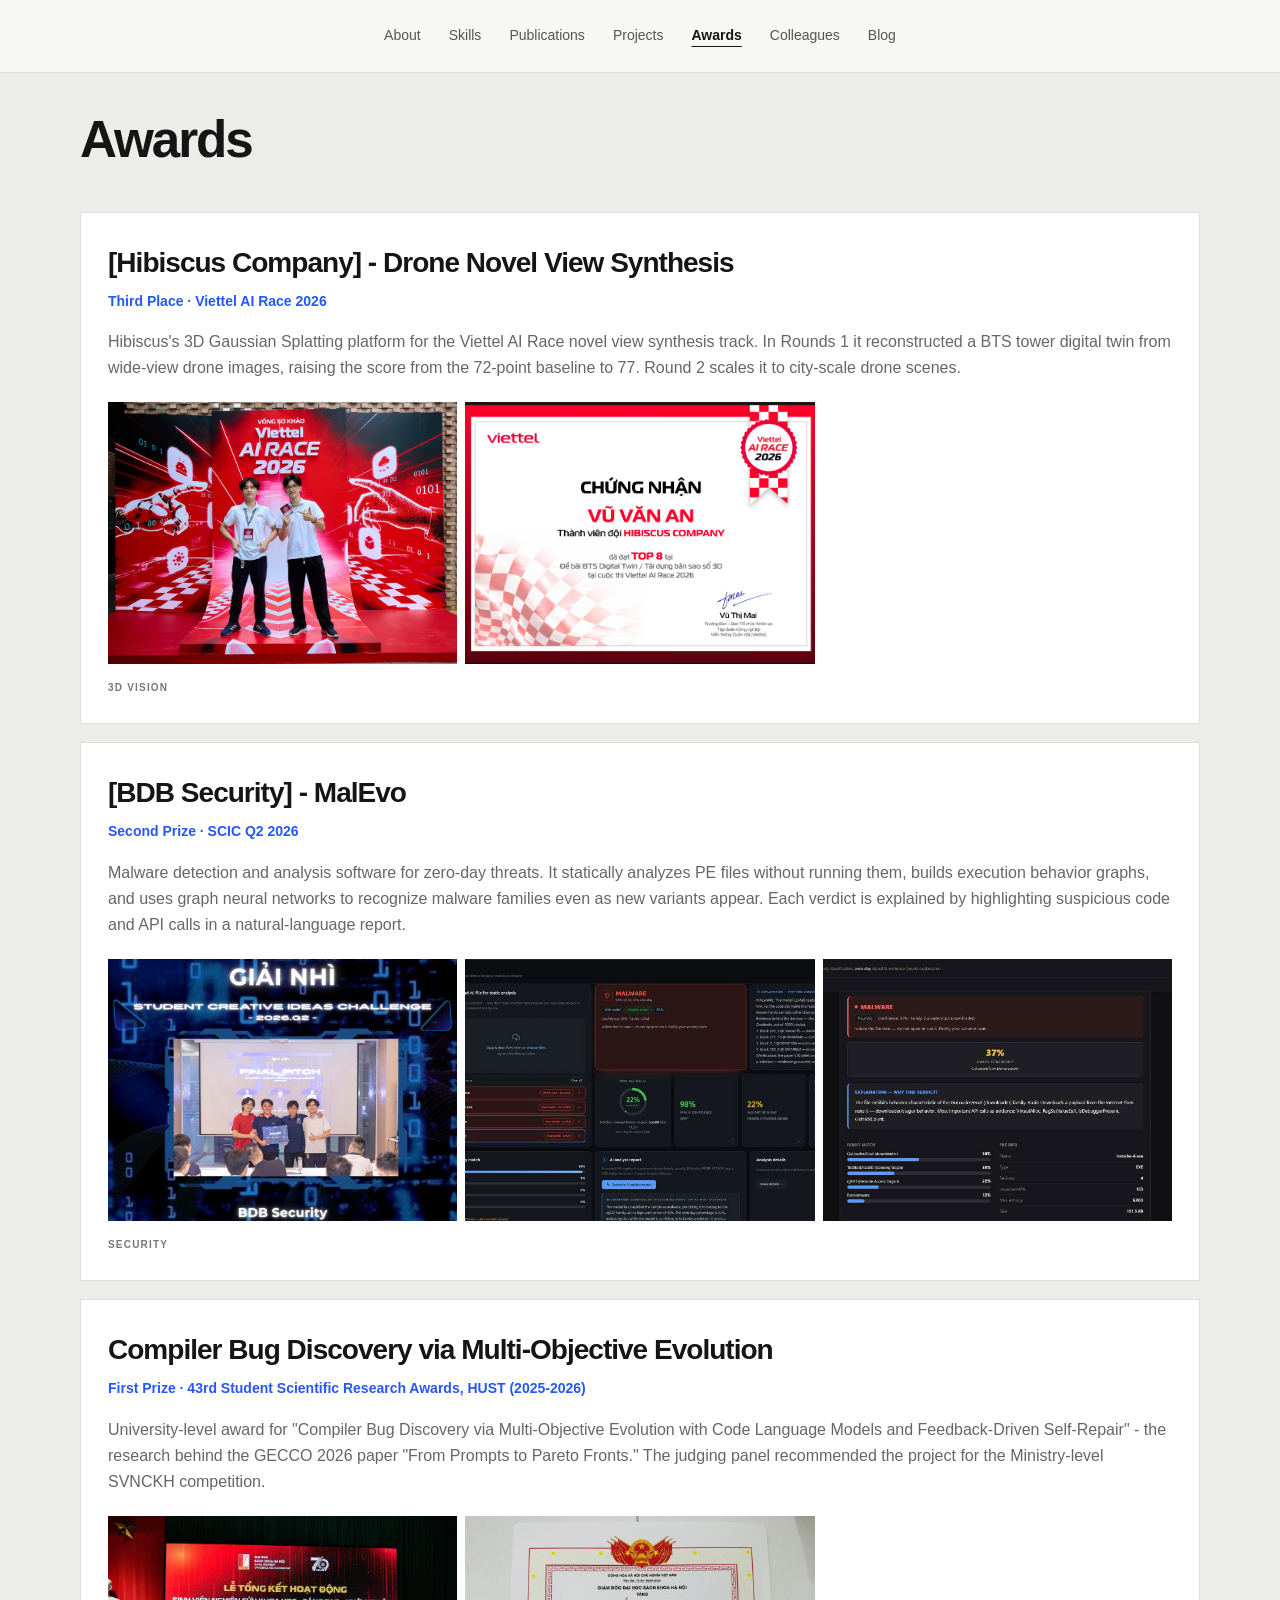
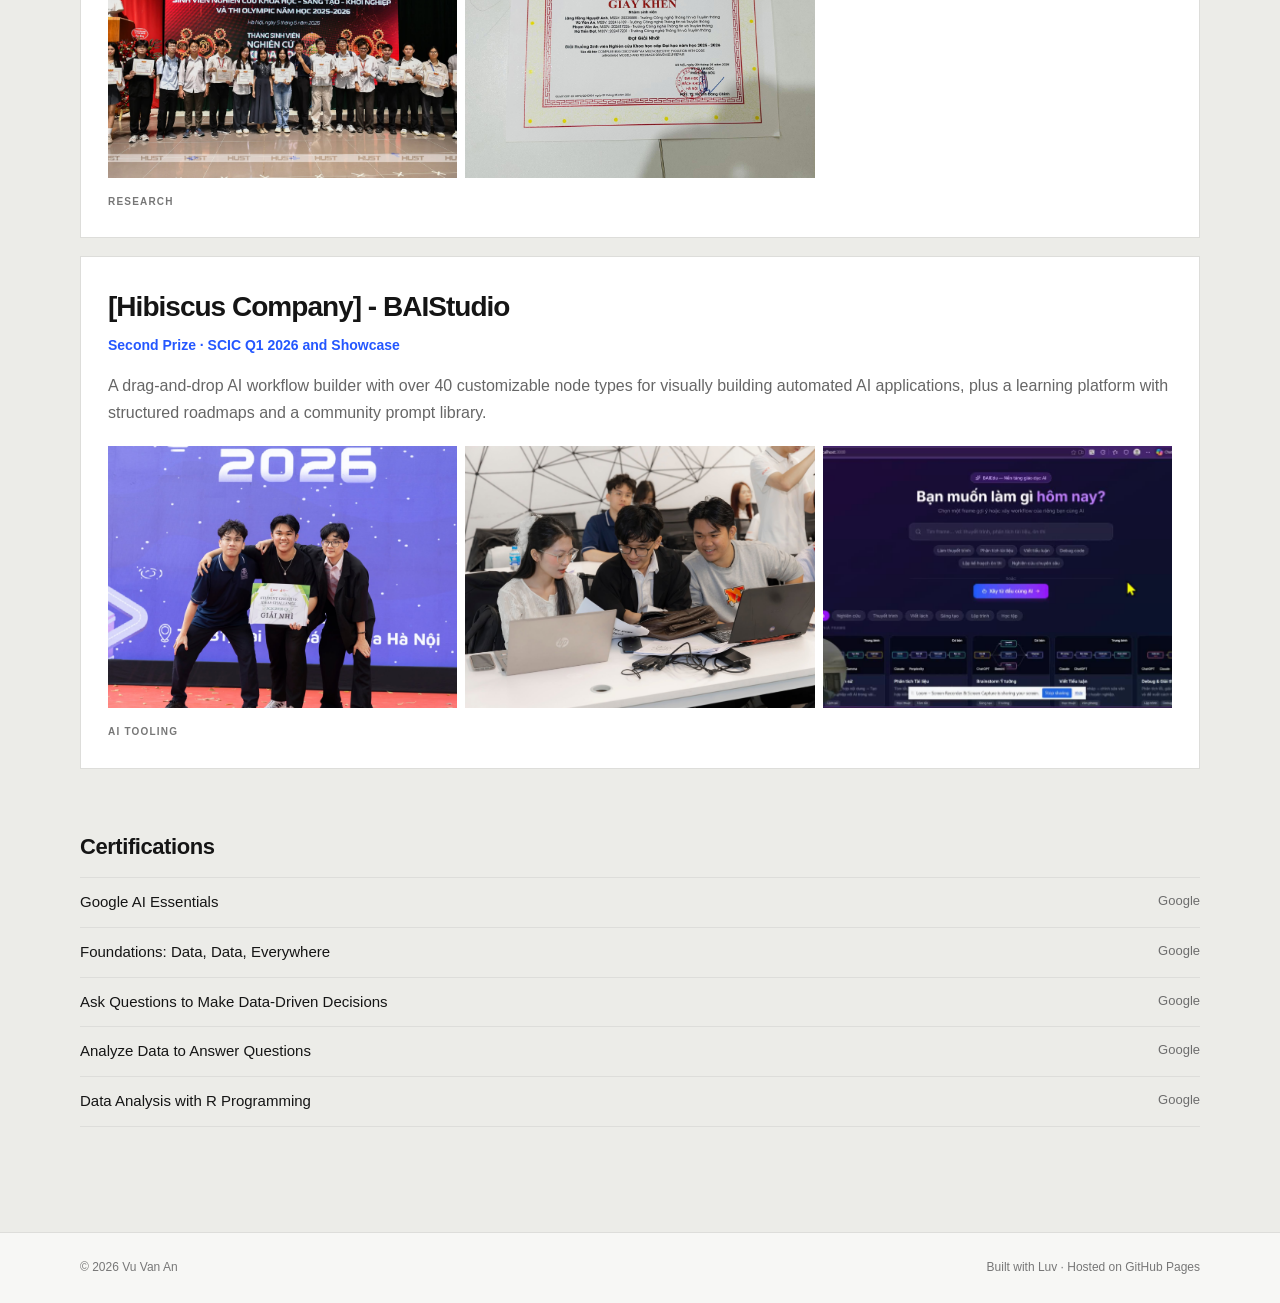
==== awards.html @ c6143191 "feat: initial commit academic portfolio" ====
<!DOCTYPE html>
<html lang="en">
<head>
  <meta charset="UTF-8">
  <meta name="viewport" content="width=device-width, initial-scale=1.0">
  <meta name="description" content="Awards and competition results of Vu Van An.">
  <meta name="author" content="Vu Van An">
  <title>Awards - Vu Van An</title>
  <link rel="icon" href="navicon.png">
  <link rel="stylesheet" href="style.css">
  <script src="script.js" defer></script>
</head>
<body>
  <header class="site-header">
    <div class="container nav-wrap">
      <button class="nav-toggle" aria-label="Toggle navigation" aria-expanded="false" aria-controls="nav">☰</button>
      <nav class="nav" id="nav">
        <a href="index.html">About</a>
        <a href="skills.html">Skills</a>
        <a href="publications.html">Publications</a>
        <a href="projects.html">Projects</a>
        <a href="awards.html" aria-current="page">Awards</a>
        <a href="colleagues.html">Colleagues</a>
        <a href="blog.html">Blog</a>
      </nav>
    </div>
  </header>

  <main>
    <section class="alt-section" id="awards">
      <div class="container">
        <div class="section-heading">
          <h2>Awards</h2>
        </div>
        <div class="project-grid">
          <article class="project-card award-card">
            <div>
              <h3>[Hibiscus Company] - Drone Novel View Synthesis</h3>
              <p class="award">Third Place · Viettel AI Race 2026</p>
              <p>
                Hibiscus's 3D Gaussian Splatting platform for the Viettel AI Race
                novel view synthesis track. In Rounds 1 it reconstructed a BTS tower
                digital twin from wide-view drone images, raising the score from the
                72-point baseline to 77. Round 2 scales it to city-scale drone scenes.
              </p>
              <div class="award-gallery">
                <a href="assets/VAR/var-award.jpg" target="_blank" rel="noreferrer"><img src="assets/VAR/var-award.jpg" alt="Hibiscus Company team at the Viettel AI Race 2026 preliminary round" loading="lazy"></a>
                <a href="assets/VAR/cert.png" target="_blank" rel="noreferrer"><img src="assets/VAR/cert.png" alt="Third Place certificate from the Viettel AI Race 2026" loading="lazy"></a>
              </div>
              <p class="award-tag">3D VISION</p>
            </div>
          </article>
          <article class="project-card award-card">
            <div>
              <h3>[BDB Security] - MalEvo</h3>
              <p class="award">Second Prize · SCIC Q2 2026</p>
              <p>
                Malware detection and analysis software for zero-day threats. It
                statically analyzes PE files without running them, builds execution
                behavior graphs, and uses graph neural networks to recognize malware
                families even as new variants appear. Each verdict is explained by
                highlighting suspicious code and API calls in a natural-language report.
              </p>
              <div class="award-gallery">
                <a href="assets/MalEvo/763050922_2283160165846867_1742428368838067039_n.jpg" target="_blank" rel="noreferrer"><img src="assets/MalEvo/763050922_2283160165846867_1742428368838067039_n.jpg" alt="SCIC 2026 Q2 Second Place announcement for BDB Security" loading="lazy"></a>
                <a href="assets/MalEvo/762602543_1412405730940641_3702227602363634819_n.jpg" target="_blank" rel="noreferrer"><img src="assets/MalEvo/762602543_1412405730940641_3702227602363634819_n.jpg" alt="MalEvo dashboard showing a malware verdict, family match, and explanation" loading="lazy"></a>
                <a href="assets/MalEvo/763098585_4349172762063770_8529040585460592469_n.jpg" target="_blank" rel="noreferrer"><img src="assets/MalEvo/763098585_4349172762063770_8529040585460592469_n.jpg" alt="MalEvo file analysis view with family confidence and API-call evidence" loading="lazy"></a>
              </div>
              <p class="award-tag">SECURITY</p>
            </div>
          </article>
          <article class="project-card award-card">
            <div>
              <h3>Compiler Bug Discovery via Multi-Objective Evolution</h3>
              <p class="award">First Prize · 43rd Student Scientific Research Awards, HUST (2025-2026)</p>
              <p>
                University-level award for "Compiler Bug Discovery via Multi-Objective
                Evolution with Code Language Models and Feedback-Driven Self-Repair" -
                the research behind the GECCO 2026 paper "From Prompts to Pareto Fronts."
                The judging panel recommended the project for the Ministry-level SVNCKH
                competition.
              </p>
              <div class="award-gallery">
                <a href="assets/SVNCKH/716571022_1353360066917840_2851237770165479344_n.jpg" target="_blank" rel="noreferrer"><img src="assets/SVNCKH/716571022_1353360066917840_2851237770165479344_n.jpg" alt="Award ceremony for HUST's 2025-2026 Student Scientific Research, Innovation and Startup program" loading="lazy"></a>
                <a href="assets/SVNCKH/svnckh-certificate.jpg" target="_blank" rel="noreferrer"><img src="assets/SVNCKH/svnckh-certificate.jpg" alt="First Place certificate from the 43rd HUST Student Scientific Research Awards" loading="lazy"></a>
              </div>
              <p class="award-tag">RESEARCH</p>
            </div>
          </article>
          <article class="project-card award-card">
            <div>
              <h3>[Hibiscus Company] - BAIStudio</h3>
              <p class="award">Second Prize · SCIC Q1 2026 and Showcase</p>
              <p>
                A drag-and-drop AI workflow builder with over 40 customizable node
                types for visually building automated AI applications, plus a learning
                platform with structured roadmaps and a community prompt library.
              </p>
              <div class="award-gallery">
                <a href="assets/BaiStudio/658370476_919421867732420_9063744870353388504_n.jpg" target="_blank" rel="noreferrer"><img src="assets/BaiStudio/658370476_919421867732420_9063744870353388504_n.jpg" alt="Team holding the SCIC 2026 Q1 Second Place certificate" loading="lazy"></a>
                <a href="assets/BaiStudio/655761018_919422111065729_2312720826480741597_n.jpg" target="_blank" rel="noreferrer"><img src="assets/BaiStudio/655761018_919422111065729_2312720826480741597_n.jpg" alt="Team working on BAIStudio during SCIC 2026 Q1" loading="lazy"></a>
                <a href="assets/BaiStudio/Demo_BAIStu.png" target="_blank" rel="noreferrer"><img src="assets/BaiStudio/Demo_BAIStu.png" alt="BAIStudio demo showing a drag-and-drop AI workflow" loading="lazy"></a>
              </div>
              <p class="award-tag">AI TOOLING</p>
            </div>
          </article>
        </div>

        <div class="certs" id="certifications">
          <h3>Certifications</h3>
          <ul>
            <li>Google AI Essentials<span>Google</span></li>
            <li>Foundations: Data, Data, Everywhere<span>Google</span></li>
            <li>Ask Questions to Make Data-Driven Decisions<span>Google</span></li>
            <li>Analyze Data to Answer Questions<span>Google</span></li>
            <li>Data Analysis with R Programming<span>Google</span></li>
          </ul>
        </div>
      </div>
    </section>
  </main>

  <footer>
    <div class="container footer-wrap">
      <span>© 2026 Vu Van An</span>
      <span>Built with Luv · Hosted on GitHub Pages</span>
    </div>
  </footer>
</body>
</html>
---- style.css ----
:root {
  --bg: #f7f7f5;
  --surface: #ffffff;
  --text: #151515;
  --muted: #6d6d6d;
  --line: #ddddda;
  --dark: #111111;
  --dark-muted: #a8a8a8;
  --accent: #2457ff;
  --max: 1120px;
}

* { box-sizing: border-box; }

html { scroll-behavior: smooth; }

body {
  margin: 0;
  background: var(--bg);
  color: var(--text);
  font-family: Inter, ui-sans-serif, -apple-system, BlinkMacSystemFont, "Segoe UI", sans-serif;
  line-height: 1.65;
  min-height: 100vh;
  display: flex;
  flex-direction: column;
}

main { flex: 1; }

a { color: inherit; }

p { max-width: 100%; }

.container {
  width: min(var(--max), calc(100% - 48px));
  margin: 0 auto;
}

.site-header {
  position: sticky;
  top: 0;
  z-index: 20;
  background: rgba(247,247,245,.94);
  backdrop-filter: blur(12px);
  border-bottom: 1px solid var(--line);
}

.nav-wrap {
  min-height: 72px;
  display: flex;
  align-items: center;
  justify-content: center;
}

.nav {
  display: flex;
  gap: 28px;
}

.nav a {
  color: #555;
  text-decoration: none;
  font-size: 14px;
  text-underline-offset: 6px;
  text-decoration-thickness: 2px;
}

.nav a:hover { color: var(--text); }

.nav a[aria-current="page"] {
  color: var(--text);
  font-weight: 700;
  text-decoration: underline;
}

.socials a:hover, .text-link:hover { color: var(--accent); }

.nav-toggle {
  display: none;
  border: 0;
  background: transparent;
  font-size: 22px;
}

.hero { padding: 40px 0 70px; }

#experience, #publications, #projects, #awards, #blog, #post {
  padding-top: 40px;
}

.hero-grid {
  display: grid;
  grid-template-columns: 280px 1fr;
  gap: 60px;
  align-items: start;
}

.intro { text-align: left; }

.intro h1 {
  font-size: 26px;
  line-height: 1.2;
  letter-spacing: -.02em;
  margin: 0 0 6px;
}

.intro .role, .intro .muted { margin: 2px 0; font-size: 14px; }

.intro .socials {
  margin-top: 14px;
  padding-top: 12px;
  border-top: 1px solid var(--line);
}
.intro .socials a { font-size: 12.5px; }

.intro .bio { margin-top: 16px; }
.intro .bio p {
  font-size: 14px;
  line-height: 1.5;
  margin: 0;
}
.intro .bio p + p { margin-top: 10px; }

.section-label {
  font-size: 12px;
  font-weight: 800;
  letter-spacing: .16em;
  color: var(--accent);
  margin: 0 0 22px;
}

.socials, .paper-links {
  display: flex;
  flex-wrap: wrap;
  gap: 12px;
  align-items: center;
}

.button {
  display: inline-block;
  padding: 12px 18px;
  border: 1px solid var(--text);
  text-decoration: none;
  font-size: 14px;
  font-weight: 700;
  transition: .2s ease;
}

.button.primary { background: var(--text); color: white; }
.button.secondary { background: transparent; }
.button:hover { transform: translateY(-2px); }

.socials a {
  font-size: 13px;
  color: #666;
  text-decoration: none;
  font-weight: 600;
}

.avatar {
  display: block;
  width: 100%;
  aspect-ratio: 4 / 5;
  object-fit: cover;
  object-position: center 30%;
  background: #e9e9e5;
  border: 1px solid var(--line);
}

.muted { color: var(--muted); font-size: 14px; }

.text-link {
  color: var(--accent);
  text-decoration: none;
  font-weight: 700;
  font-size: 14px;
}

section { padding: 105px 0; }

.section-grid {
  display: grid;
  gap: 36px;
}

.section-grid h2, .section-heading h2 {
  font-size: clamp(34px, 4vw, 52px);
  line-height: 1.05;
  letter-spacing: -.04em;
  margin: 0;
}

.prose {
  font-size: 18px;
  color: #555;
}

.dark-section {
  background: var(--dark);
  color: white;
}

.dark-section .section-label { color: #8fa7ff; }

.section-heading {
  display: flex;
  align-items: end;
  justify-content: space-between;
  gap: 30px;
  margin-bottom: 45px;
}

.section-heading > p { color: var(--dark-muted); }

.research-grid {
  display: grid;
  gap: 1px;
  background: #333;
}

.research-card {
  padding: 34px;
  background: var(--dark);
  border: 1px solid #292929;
}

.research-card h3 {
  font-size: 27px;
  margin: 0 0 13px;
  letter-spacing: -.025em;
}

.research-card p { color: #aaa; }

.tags { display: flex; gap: 8px; margin-top: 24px; flex-wrap: wrap; }
.tags span {
  border: 1px solid var(--line);
  background: var(--surface);
  color: #666;
  padding: 4px 8px;
  font-size: 11px;
}
.dark-section .tags span { border-color: #444; background: transparent; color: #aaa; }
.paper .tags { margin-top: 14px; }

.paper {
  display: grid;
  grid-template-columns: 90px 1fr;
  gap: 30px;
  padding: 34px 0;
  border-top: 1px solid var(--line);
}

.paper h3 {
  max-width: 820px;
  font-size: 23px;
  line-height: 1.3;
  margin: 0 0 9px;
}

.paper-year { font-weight: 800; color: var(--accent); }
.authors, .venue { margin: 5px 0; color: #666; }
.venue { font-size: 14px; }

.paper-links { margin-top: 18px; }
.paper-links a {
  font-size: 12px;
  font-weight: 800;
  border-bottom: 1px solid currentColor;
  text-decoration: none;
}

.post-link { color: inherit; text-decoration: none; }
.post-link:hover { color: var(--accent); }

.gallery-grid {
  display: grid;
  grid-template-columns: repeat(2, 1fr);
  gap: 12px;
}
.gallery-item {
  display: block;
  border: 1px solid var(--line);
}
.gallery-item img {
  display: block;
  width: 100%;
  aspect-ratio: 4 / 3;
  object-fit: cover;
  background: #e9e9e5;
  transition: opacity .2s ease;
}
.gallery-item:hover img { opacity: .85; }

body.lightbox-open { overflow: hidden; }

.lightbox-overlay {
  position: fixed;
  inset: 0;
  z-index: 1000;
  display: flex;
  align-items: center;
  justify-content: center;
  padding: 40px;
  background: rgba(0, 0, 0, .88);
  cursor: zoom-out;
}
.lightbox-overlay[hidden] { display: none; }

.lightbox-overlay img {
  display: block;
  max-width: 100%;
  max-height: 100%;
  width: auto;
  height: auto;
  object-fit: contain;
  cursor: default;
  box-shadow: 0 30px 80px rgba(0, 0, 0, .5);
}

.lightbox-close {
  position: absolute;
  top: 20px;
  right: 24px;
  width: 40px;
  height: 40px;
  border: 1px solid rgba(255, 255, 255, .4);
  background: transparent;
  color: white;
  font-size: 24px;
  line-height: 1;
  cursor: pointer;
  transition: .2s ease;
}
.lightbox-close:hover { background: white; color: black; border-color: white; }

.post-body { max-width: 700px; }
.post-body .back-link { display: inline-block; margin-bottom: 30px; }
.post-body h2 {
  font-size: clamp(30px, 4vw, 42px);
  line-height: 1.05;
  letter-spacing: -.04em;
  margin: 8px 0 30px;
}

.alt-section { background: #ecece8; }

.award {
  color: var(--accent);
  font-size: 14px;
  font-weight: 700;
  margin: 8px 0;
}

.project-grid {
  display: grid;
  gap: 18px;
}

.project-card {
  padding: 27px;
  background: var(--surface);
  border: 1px solid var(--line);
  display: flex;
  flex-direction: column;
  /* height: fit-content; */
}

.project-card.award-card h3 { margin: 0 0 4px; }

.award-gallery {
  display: grid;
  grid-template-columns: repeat(3, 1fr);
  gap: 8px;
  margin-top: 20px;
}

.award-card .award-tag {
  margin: 16px 0 0;
  font-size: 10px;
  letter-spacing: .12em;
  font-weight: 800;
  color: #777;
}

.award-gallery img {
  display: block;
  width: 100%;
  aspect-ratio: 4 / 3;
  object-fit: cover;
  background: #e9e9e5;
  transition: opacity .2s ease;
}

.award-gallery a:hover img { opacity: .85; }

.certs { margin-top: 60px; }
.certs h3 { font-size: 22px; letter-spacing: -.02em; margin: 0 0 12px; }
.certs ul { list-style: none; margin: 0; padding: 0; border-top: 1px solid var(--line); }
.certs li {
  display: flex;
  justify-content: space-between;
  gap: 16px;
  padding: 12px 0;
  border-bottom: 1px solid var(--line);
  font-size: 15px;
}
.certs li span { color: var(--muted); font-size: 13px; white-space: nowrap; }

.intro-text { max-width: 640px; margin: -10px 0 0; }

.people-group { margin-top: 60px; }
.people-group:first-of-type { margin-top: 45px; }
.people-group h3 { font-size: 22px; letter-spacing: -.02em; margin: 0 0 4px; }
.people-group.certs h3 { margin-bottom: 12px; }
.group-note { color: var(--muted); font-size: 14px; margin: 0 0 20px; }

.hibiscus-grid {
  display: grid;
  grid-template-columns: 1fr 1fr;
  gap: 40px;
  align-items: start;
}

.people-photo img {
  display: block;
  width: 100%;
  aspect-ratio: 4 / 3;
  object-fit: cover;
  border: 1px solid var(--line);
  background: #e9e9e5;
}

.people-row {
  display: flex;
  flex-wrap: wrap;
  gap: 10px;
  list-style: none;
  margin: 0;
  padding: 0;
}

.hibiscus-names.certs { margin-top: 0; }

.person-chip {
  display: inline-flex;
  align-items: baseline;
  gap: 5px;
  padding: 8px 14px;
  border: 1px solid var(--line);
  background: var(--surface);
  color: inherit;
  text-decoration: none;
  font-size: 14px;
  font-weight: 600;
  transition: .2s ease;
}
.person-chip span { color: var(--muted); font-size: 12px; font-weight: 400; }
.person-chip:hover { border-color: var(--accent); color: var(--accent); }

.project-top {
  display: flex;
  justify-content: space-between;
  font-size: 10px;
  letter-spacing: .12em;
  font-weight: 800;
  color: #777;
}

.project-card h3 { font-size: 28px; margin: 36px 0 12px; letter-spacing: -.035em; }
.project-card p { color: #666; }
.project-card .award { color: var(--accent); margin-top: 0; }.project-card a {
  margin-top: auto;
  color: var(--accent);
  text-decoration: none;
  font-weight: 750;
  font-size: 14px;
}

.timeline { border-top: 1px solid var(--line); }
.timeline-item {
  display: grid;
  grid-template-columns: 100px 1fr;
  gap: 20px;
  padding: 22px 0;
  border-bottom: 1px solid var(--line);
}
.timeline-item time { font-weight: 800; color: var(--accent); }
.timeline-item p { margin: 0; color: #555; }

#news .timeline-item {
  grid-template-columns: 80px 1fr;
  gap: 16px;
  padding: 14px 0;
}
#news .timeline-item time { font-size: 13px; }
#news .timeline-item p { font-size: 14.5px; line-height: 1.55; }

.block + .block { margin-top: 90px; }

.entry { grid-template-columns: 150px 1fr; }
.entry h3 { margin: 0; font-size: 19px; letter-spacing: -.01em; }
.entry .org { color: var(--muted); font-size: 14px; margin: 2px 0 10px; }
.entry ul { margin: 0; padding-left: 18px; color: #555; }
.entry li + li { margin-top: 4px; }

.cv-section {
  display: flex;
  flex-direction: column;
  align-items: flex-start;
  gap: 20px;
}
.cv-section h2 { font-size: clamp(38px, 5vw, 62px); margin: 0 0 15px; letter-spacing: -.045em; }
.cv-section p { color: #aaa; }

.button.light { color: white; border-color: #666; white-space: nowrap; }
.button.light:hover { background: white; color: black; }

.button.outline { background: var(--dark); color: white; border-color: white; }
.button.outline:hover { background: white; color: var(--dark); }

.research-actions { margin-top: 45px; }

.inline-link {
  color: inherit;
  text-decoration: underline;
  text-decoration-color: var(--line);
  text-underline-offset: 3px;
}
.inline-link:hover { color: var(--accent); text-decoration-color: currentColor; }
.dark-section .inline-link, .contact .inline-link { text-decoration-color: #555; }

.contact { text-align: center; }
.contact h2 { font-size: clamp(48px, 7vw, 82px); letter-spacing: -.055em; margin: 0 0 12px; }
.contact > p:not(.section-label) { color: #666; }
.email {
  display: inline-block;
  margin: 20px 0 25px;
  font-size: clamp(22px, 4vw, 34px);
  font-weight: 750;
  text-decoration: none;
  border-bottom: 2px solid currentColor;
}
.socials.large { justify-content: center; gap: 25px; }

footer {
  border-top: 1px solid var(--line);
  padding: 25px 0;
  font-size: 12px;
  color: #777;
}
.footer-wrap { display: flex; justify-content: space-between; gap: 20px; }

@media (max-width: 800px) {
  .container { width: min(var(--max), calc(100% - 32px)); }
  .nav-wrap { justify-content: flex-end; }
  .nav-toggle { display: block; }
  .nav {
    display: none;
    position: absolute;
    top: 72px;
    left: 0;
    right: 0;
    padding: 12px 16px;
    background: var(--bg);
    border-bottom: 1px solid var(--line);
    flex-direction: column;
    gap: 0;
  }
  .nav a { padding: 10px 0; }
  .nav.open { display: flex; }
  .hero { padding: 40px 0 60px; }
  .hero-grid { grid-template-columns: 1fr; gap: 30px; }
  .avatar { max-width: 220px; }
  .paper { grid-template-columns: 1fr; gap: 8px; }
  .entry { grid-template-columns: 1fr; gap: 6px; }
  .hibiscus-grid { grid-template-columns: 1fr; gap: 20px; }
  .award-gallery { grid-template-columns: repeat(2, 1fr); }
  .footer-wrap { flex-direction: column; }
}

@media (prefers-reduced-motion: reduce) {
  html { scroll-behavior: auto; }
  * { transition: none !important; }
}
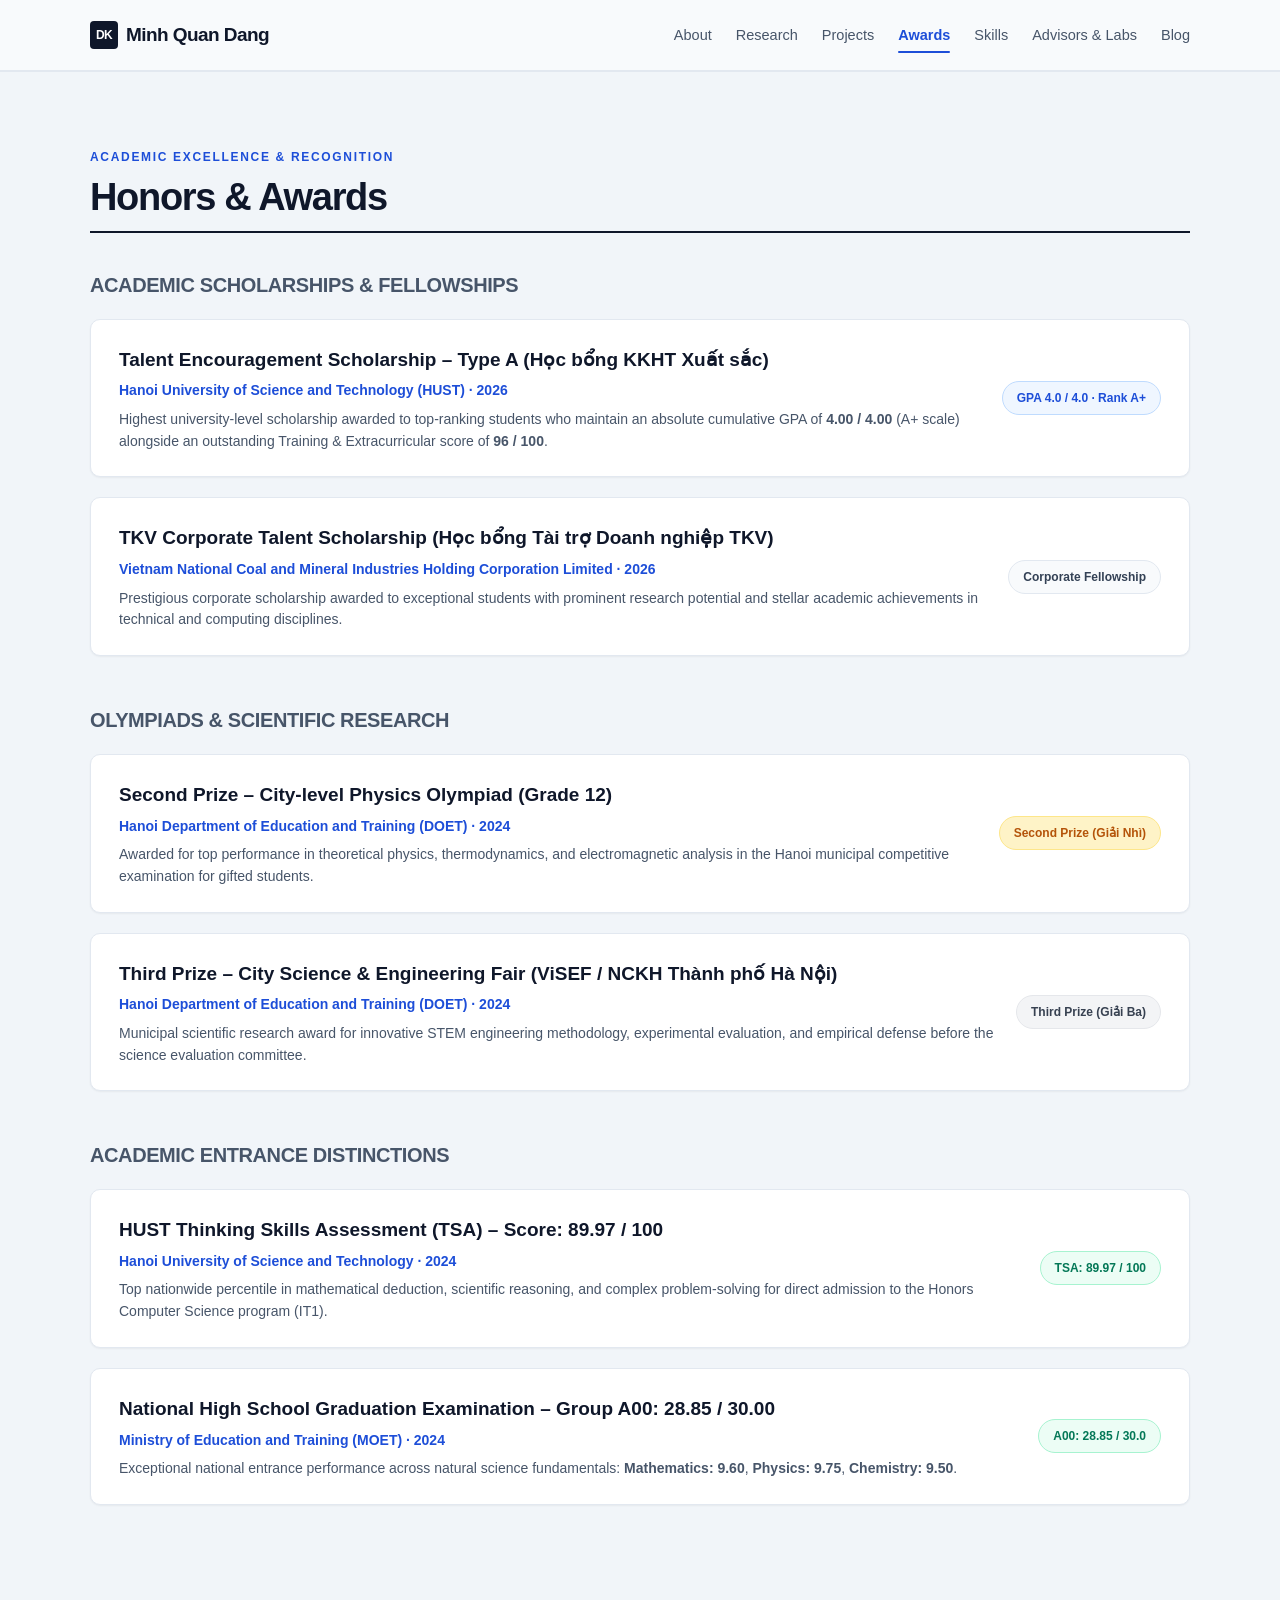
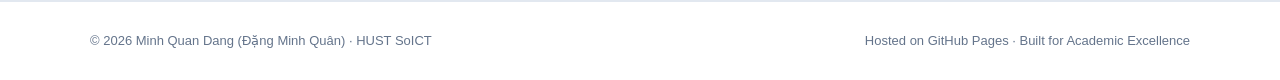
==== commit 06e82cd6: "Initialize academic researcher portfolio for Minh Quan Dang (DK)" ====
--- a/awards.html
+++ b/awards.html
@@ -3,9 +3,9 @@
 <head>
   <meta charset="UTF-8">
   <meta name="viewport" content="width=device-width, initial-scale=1.0">
-  <meta name="description" content="Awards and competition results of Vu Van An.">
-  <meta name="author" content="Vu Van An">
-  <title>Awards - Vu Van An</title>
+  <meta name="description" content="Academic honors, scholarships, olympiads, and competition awards of Minh Quan Dang (Dang Minh Quân) - HUST SoICT.">
+  <meta name="author" content="Minh Quan Dang">
+  <title>Honors &amp; Awards - Minh Quan Dang | HUST SoICT</title>
   <link rel="icon" href="navicon.png">
   <link rel="stylesheet" href="style.css">
   <script src="script.js" defer></script>
@@ -13,14 +13,18 @@
 <body>
   <header class="site-header">
     <div class="container nav-wrap">
+      <a href="index.html" class="brand-sign">
+        <span class="monogram">DK</span>
+        <span>Minh Quan Dang</span>
+      </a>
       <button class="nav-toggle" aria-label="Toggle navigation" aria-expanded="false" aria-controls="nav">☰</button>
       <nav class="nav" id="nav">
         <a href="index.html">About</a>
-        <a href="skills.html">Skills</a>
-        <a href="publications.html">Publications</a>
+        <a href="publications.html">Research</a>
         <a href="projects.html">Projects</a>
         <a href="awards.html" aria-current="page">Awards</a>
-        <a href="colleagues.html">Colleagues</a>
+        <a href="skills.html">Skills</a>
+        <a href="colleagues.html">Advisors &amp; Labs</a>
         <a href="blog.html">Blog</a>
       </nav>
     </div>
@@ -29,101 +33,110 @@
   <main>
     <section class="alt-section" id="awards">
       <div class="container">
+        <p class="section-label">ACADEMIC EXCELLENCE &amp; RECOGNITION</p>
         <div class="section-heading">
-          <h2>Awards</h2>
-        </div>
-        <div class="project-grid">
-          <article class="project-card award-card">
-            <div>
-              <h3>[Hibiscus Company] - Drone Novel View Synthesis</h3>
-              <p class="award">Third Place · Viettel AI Race 2026</p>
-              <p>
-                Hibiscus's 3D Gaussian Splatting platform for the Viettel AI Race
-                novel view synthesis track. In Rounds 1 it reconstructed a BTS tower
-                digital twin from wide-view drone images, raising the score from the
-                72-point baseline to 77. Round 2 scales it to city-scale drone scenes.
-              </p>
-              <div class="award-gallery">
-                <a href="assets/VAR/var-award.jpg" target="_blank" rel="noreferrer"><img src="assets/VAR/var-award.jpg" alt="Hibiscus Company team at the Viettel AI Race 2026 preliminary round" loading="lazy"></a>
-                <a href="assets/VAR/cert.png" target="_blank" rel="noreferrer"><img src="assets/VAR/cert.png" alt="Third Place certificate from the Viettel AI Race 2026" loading="lazy"></a>
-              </div>
-              <p class="award-tag">3D VISION</p>
-            </div>
-          </article>
-          <article class="project-card award-card">
-            <div>
-              <h3>[BDB Security] - MalEvo</h3>
-              <p class="award">Second Prize · SCIC Q2 2026</p>
-              <p>
-                Malware detection and analysis software for zero-day threats. It
-                statically analyzes PE files without running them, builds execution
-                behavior graphs, and uses graph neural networks to recognize malware
-                families even as new variants appear. Each verdict is explained by
-                highlighting suspicious code and API calls in a natural-language report.
-              </p>
-              <div class="award-gallery">
-                <a href="assets/MalEvo/763050922_2283160165846867_1742428368838067039_n.jpg" target="_blank" rel="noreferrer"><img src="assets/MalEvo/763050922_2283160165846867_1742428368838067039_n.jpg" alt="SCIC 2026 Q2 Second Place announcement for BDB Security" loading="lazy"></a>
-                <a href="assets/MalEvo/762602543_1412405730940641_3702227602363634819_n.jpg" target="_blank" rel="noreferrer"><img src="assets/MalEvo/762602543_1412405730940641_3702227602363634819_n.jpg" alt="MalEvo dashboard showing a malware verdict, family match, and explanation" loading="lazy"></a>
-                <a href="assets/MalEvo/763098585_4349172762063770_8529040585460592469_n.jpg" target="_blank" rel="noreferrer"><img src="assets/MalEvo/763098585_4349172762063770_8529040585460592469_n.jpg" alt="MalEvo file analysis view with family confidence and API-call evidence" loading="lazy"></a>
-              </div>
-              <p class="award-tag">SECURITY</p>
-            </div>
-          </article>
-          <article class="project-card award-card">
-            <div>
-              <h3>Compiler Bug Discovery via Multi-Objective Evolution</h3>
-              <p class="award">First Prize · 43rd Student Scientific Research Awards, HUST (2025-2026)</p>
-              <p>
-                University-level award for "Compiler Bug Discovery via Multi-Objective
-                Evolution with Code Language Models and Feedback-Driven Self-Repair" -
-                the research behind the GECCO 2026 paper "From Prompts to Pareto Fronts."
-                The judging panel recommended the project for the Ministry-level SVNCKH
-                competition.
-              </p>
-              <div class="award-gallery">
-                <a href="assets/SVNCKH/716571022_1353360066917840_2851237770165479344_n.jpg" target="_blank" rel="noreferrer"><img src="assets/SVNCKH/716571022_1353360066917840_2851237770165479344_n.jpg" alt="Award ceremony for HUST's 2025-2026 Student Scientific Research, Innovation and Startup program" loading="lazy"></a>
-                <a href="assets/SVNCKH/svnckh-certificate.jpg" target="_blank" rel="noreferrer"><img src="assets/SVNCKH/svnckh-certificate.jpg" alt="First Place certificate from the 43rd HUST Student Scientific Research Awards" loading="lazy"></a>
-              </div>
-              <p class="award-tag">RESEARCH</p>
-            </div>
-          </article>
-          <article class="project-card award-card">
-            <div>
-              <h3>[Hibiscus Company] - BAIStudio</h3>
-              <p class="award">Second Prize · SCIC Q1 2026 and Showcase</p>
-              <p>
-                A drag-and-drop AI workflow builder with over 40 customizable node
-                types for visually building automated AI applications, plus a learning
-                platform with structured roadmaps and a community prompt library.
-              </p>
-              <div class="award-gallery">
-                <a href="assets/BaiStudio/658370476_919421867732420_9063744870353388504_n.jpg" target="_blank" rel="noreferrer"><img src="assets/BaiStudio/658370476_919421867732420_9063744870353388504_n.jpg" alt="Team holding the SCIC 2026 Q1 Second Place certificate" loading="lazy"></a>
-                <a href="assets/BaiStudio/655761018_919422111065729_2312720826480741597_n.jpg" target="_blank" rel="noreferrer"><img src="assets/BaiStudio/655761018_919422111065729_2312720826480741597_n.jpg" alt="Team working on BAIStudio during SCIC 2026 Q1" loading="lazy"></a>
-                <a href="assets/BaiStudio/Demo_BAIStu.png" target="_blank" rel="noreferrer"><img src="assets/BaiStudio/Demo_BAIStu.png" alt="BAIStudio demo showing a drag-and-drop AI workflow" loading="lazy"></a>
-              </div>
-              <p class="award-tag">AI TOOLING</p>
-            </div>
-          </article>
+          <h2>Honors &amp; Awards</h2>
         </div>
 
-        <div class="certs" id="certifications">
-          <h3>Certifications</h3>
-          <ul>
-            <li>Google AI Essentials<span>Google</span></li>
-            <li>Foundations: Data, Data, Everywhere<span>Google</span></li>
-            <li>Ask Questions to Make Data-Driven Decisions<span>Google</span></li>
-            <li>Analyze Data to Answer Questions<span>Google</span></li>
-            <li>Data Analysis with R Programming<span>Google</span></li>
-          </ul>
-        </div>
+        <!-- Category 1: Scholarships -->
+        <h3 style="font-size: 20px; letter-spacing: -0.02em; margin: 36px 0 16px; color: var(--muted); text-transform: uppercase;">
+          Academic Scholarships &amp; Fellowships
+        </h3>
+
+        <article class="award-card">
+          <div>
+            <h3>Talent Encouragement Scholarship – Type A (Học bổng KKHT Xuất sắc)</h3>
+            <p class="award-sub">Hanoi University of Science and Technology (HUST) · 2026</p>
+            <p class="award-desc">
+              Highest university-level scholarship awarded to top-ranking students who maintain an absolute cumulative GPA of <strong>4.00 / 4.00</strong> (A+ scale) alongside an outstanding Training &amp; Extracurricular score of <strong>96 / 100</strong>.
+            </p>
+          </div>
+          <span class="award-badge" style="background: #eff6ff; border-color: #bfdbfe; color: #1d4ed8;">
+            GPA 4.0 / 4.0 · Rank A+
+          </span>
+        </article>
+
+        <article class="award-card">
+          <div>
+            <h3>TKV Corporate Talent Scholarship (Học bổng Tài trợ Doanh nghiệp TKV)</h3>
+            <p class="award-sub">Vietnam National Coal and Mineral Industries Holding Corporation Limited · 2026</p>
+            <p class="award-desc">
+              Prestigious corporate scholarship awarded to exceptional students with prominent research potential and stellar academic achievements in technical and computing disciplines.
+            </p>
+          </div>
+          <span class="award-badge">Corporate Fellowship</span>
+        </article>
+
+        <!-- Category 2: Olympiads & Scientific Research -->
+        <h3 style="font-size: 20px; letter-spacing: -0.02em; margin: 48px 0 16px; color: var(--muted); text-transform: uppercase;">
+          Olympiads &amp; Scientific Research
+        </h3>
+
+        <article class="award-card">
+          <div>
+            <h3>Second Prize – City-level Physics Olympiad (Grade 12)</h3>
+            <p class="award-sub">Hanoi Department of Education and Training (DOET) · 2024</p>
+            <p class="award-desc">
+              Awarded for top performance in theoretical physics, thermodynamics, and electromagnetic analysis in the Hanoi municipal competitive examination for gifted students.
+            </p>
+          </div>
+          <span class="award-badge" style="background: #fef3c7; border-color: #fde68a; color: #b45309;">
+            Second Prize (Giải Nhì)
+          </span>
+        </article>
+
+        <article class="award-card">
+          <div>
+            <h3>Third Prize – City Science &amp; Engineering Fair (ViSEF / NCKH Thành phố Hà Nội)</h3>
+            <p class="award-sub">Hanoi Department of Education and Training (DOET) · 2024</p>
+            <p class="award-desc">
+              Municipal scientific research award for innovative STEM engineering methodology, experimental evaluation, and empirical defense before the science evaluation committee.
+            </p>
+          </div>
+          <span class="award-badge" style="background: #f3f4f6; border-color: #e5e7eb; color: #374151;">
+            Third Prize (Giải Ba)
+          </span>
+        </article>
+
+        <!-- Category 3: Academic Entrance Benchmarks -->
+        <h3 style="font-size: 20px; letter-spacing: -0.02em; margin: 48px 0 16px; color: var(--muted); text-transform: uppercase;">
+          Academic Entrance Distinctions
+        </h3>
+
+        <article class="award-card">
+          <div>
+            <h3>HUST Thinking Skills Assessment (TSA) – Score: 89.97 / 100</h3>
+            <p class="award-sub">Hanoi University of Science and Technology · 2024</p>
+            <p class="award-desc">
+              Top nationwide percentile in mathematical deduction, scientific reasoning, and complex problem-solving for direct admission to the Honors Computer Science program (IT1).
+            </p>
+          </div>
+          <span class="award-badge" style="background: #ecfdf5; border-color: #a7f3d0; color: #047857;">
+            TSA: 89.97 / 100
+          </span>
+        </article>
+
+        <article class="award-card">
+          <div>
+            <h3>National High School Graduation Examination – Group A00: 28.85 / 30.00</h3>
+            <p class="award-sub">Ministry of Education and Training (MOET) · 2024</p>
+            <p class="award-desc">
+              Exceptional national entrance performance across natural science fundamentals:
+              <strong>Mathematics: 9.60</strong>, <strong>Physics: 9.75</strong>, <strong>Chemistry: 9.50</strong>.
+            </p>
+          </div>
+          <span class="award-badge" style="background: #ecfdf5; border-color: #a7f3d0; color: #047857;">
+            A00: 28.85 / 30.0
+          </span>
+        </article>
       </div>
     </section>
   </main>
 
   <footer>
     <div class="container footer-wrap">
-      <span>© 2026 Vu Van An</span>
-      <span>Built with Luv · Hosted on GitHub Pages</span>
+      <span>© 2026 Minh Quan Dang (Đặng Minh Quân) · HUST SoICT</span>
+      <span>Hosted on GitHub Pages · Built for Academic Excellence</span>
     </div>
   </footer>
 </body>
--- a/style.css
+++ b/style.css
@@ -1,13 +1,22 @@
 :root {
-  --bg: #f7f7f5;
+  --bg: #f8fafc;
   --surface: #ffffff;
-  --text: #151515;
-  --muted: #6d6d6d;
-  --line: #ddddda;
-  --dark: #111111;
-  --dark-muted: #a8a8a8;
-  --accent: #2457ff;
-  --max: 1120px;
+  --text: #0f172a;
+  --muted: #475569;
+  --light-muted: #64748b;
+  --line: #e2e8f0;
+  --dark: #090d16;
+  --dark-surface: #111827;
+  --dark-muted: #94a3b8;
+  --accent: #1d4ed8;
+  --accent-hover: #1e40af;
+  --accent-light: #eff6ff;
+  --code-bg: #0f172a;
+  --code-text: #e2e8f0;
+  --max: 1100px;
+  --radius: 8px;
+  --shadow-sm: 0 1px 2px 0 rgb(0 0 0 / 0.05);
+  --shadow-md: 0 4px 6px -1px rgb(0 0 0 / 0.1), 0 2px 4px -2px rgb(0 0 0 / 0.1);
 }
 
 * { box-sizing: border-box; }
@@ -18,568 +27,938 @@
   margin: 0;
   background: var(--bg);
   color: var(--text);
-  font-family: Inter, ui-sans-serif, -apple-system, BlinkMacSystemFont, "Segoe UI", sans-serif;
-  line-height: 1.65;
+  font-family: -apple-system, BlinkMacSystemFont, "Segoe UI", Roboto, "Inter", Helvetica, Arial, sans-serif;
+  line-height: 1.68;
   min-height: 100vh;
   display: flex;
   flex-direction: column;
+  -webkit-font-smoothing: antialiased;
 }
 
 main { flex: 1; }
 
-a { color: inherit; }
-
-p { max-width: 100%; }
+a {
+  color: inherit;
+  transition: color 0.15s ease, border-color 0.15s ease;
+}
+
+p { max-width: 100%; margin: 0 0 16px; }
 
 .container {
   width: min(var(--max), calc(100% - 48px));
   margin: 0 auto;
 }
 
+/* Header & Navigation */
 .site-header {
   position: sticky;
   top: 0;
-  z-index: 20;
-  background: rgba(247,247,245,.94);
+  z-index: 50;
+  background: rgba(248, 250, 252, 0.94);
   backdrop-filter: blur(12px);
+  -webkit-backdrop-filter: blur(12px);
   border-bottom: 1px solid var(--line);
 }
 
 .nav-wrap {
-  min-height: 72px;
-  display: flex;
+  min-height: 70px;
+  display: flex;
+  align-items: center;
+  justify-content: space-between;
+}
+
+.brand-sign {
+  font-weight: 800;
+  font-size: 19px;
+  letter-spacing: -0.03em;
+  color: var(--text);
+  text-decoration: none;
+  display: flex;
+  align-items: center;
+  gap: 8px;
+}
+
+.brand-sign span.monogram {
+  display: inline-flex;
   align-items: center;
   justify-content: center;
+  width: 28px;
+  height: 28px;
+  background: var(--text);
+  color: white;
+  font-size: 12px;
+  font-weight: 900;
+  border-radius: 4px;
 }
 
 .nav {
   display: flex;
-  gap: 28px;
+  align-items: center;
+  gap: 24px;
 }
 
 .nav a {
-  color: #555;
+  color: var(--muted);
   text-decoration: none;
-  font-size: 14px;
-  text-underline-offset: 6px;
-  text-decoration-thickness: 2px;
+  font-size: 14.5px;
+  font-weight: 500;
+  padding: 6px 0;
+  position: relative;
 }
 
 .nav a:hover { color: var(--text); }
 
 .nav a[aria-current="page"] {
-  color: var(--text);
-  font-weight: 700;
-  text-decoration: underline;
-}
-
-.socials a:hover, .text-link:hover { color: var(--accent); }
+  color: var(--accent);
+  font-weight: 700;
+}
+
+.nav a[aria-current="page"]::after {
+  content: '';
+  position: absolute;
+  bottom: 0;
+  left: 0;
+  right: 0;
+  height: 2px;
+  background: var(--accent);
+  border-radius: 2px;
+}
 
 .nav-toggle {
   display: none;
-  border: 0;
-  background: transparent;
-  font-size: 22px;
-}
-
-.hero { padding: 40px 0 70px; }
-
-#experience, #publications, #projects, #awards, #blog, #post {
-  padding-top: 40px;
-}
-
+  border: 1px solid var(--line);
+  background: var(--surface);
+  color: var(--text);
+  font-size: 20px;
+  padding: 6px 12px;
+  border-radius: 6px;
+  cursor: pointer;
+}
+
+/* Sections */
+section { padding: 75px 0; }
+.alt-section { background: #f1f5f9; border-top: 1px solid var(--line); border-bottom: 1px solid var(--line); }
+.hero { padding: 50px 0 70px; }
+
+/* Hero Section */
 .hero-grid {
   display: grid;
-  grid-template-columns: 280px 1fr;
-  gap: 60px;
+  grid-template-columns: 270px 1fr;
+  gap: 52px;
   align-items: start;
 }
 
-.intro { text-align: left; }
+.avatar-wrapper {
+  position: relative;
+}
+
+.avatar {
+  display: block;
+  width: 100%;
+  aspect-ratio: 1 / 1;
+  object-fit: cover;
+  object-position: center top;
+  border-radius: 12px;
+  border: 1px solid var(--line);
+  box-shadow: var(--shadow-md);
+  background: #e2e8f0;
+}
+
+.status-badge {
+  display: inline-flex;
+  align-items: center;
+  gap: 6px;
+  margin-top: 14px;
+  padding: 4px 10px;
+  background: #ecfdf5;
+  border: 1px solid #a7f3d0;
+  color: #065f46;
+  font-size: 12px;
+  font-weight: 600;
+  border-radius: 20px;
+}
+
+.status-dot {
+  width: 7px;
+  height: 7px;
+  background: #10b981;
+  border-radius: 50%;
+  box-shadow: 0 0 0 2px #d1fae5;
+}
 
 .intro h1 {
+  font-size: clamp(28px, 3.5vw, 36px);
+  line-height: 1.18;
+  letter-spacing: -0.035em;
+  margin: 0 0 8px;
+  color: var(--text);
+  font-weight: 800;
+}
+
+.intro-academic-title {
+  font-size: 18px;
+  color: var(--accent);
+  font-weight: 700;
+  margin: 0 0 12px;
+}
+
+.affiliation-list {
+  list-style: none;
+  padding: 0;
+  margin: 0 0 20px;
+  font-size: 14px;
+  color: var(--muted);
+  display: flex;
+  flex-direction: column;
+  gap: 6px;
+}
+
+.affiliation-list li {
+  display: flex;
+  align-items: flex-start;
+  gap: 8px;
+}
+
+.affiliation-list li strong {
+  color: var(--text);
+}
+
+.socials {
+  display: flex;
+  flex-wrap: wrap;
+  gap: 10px;
+  align-items: center;
+  margin-bottom: 24px;
+}
+
+.social-pill {
+  display: inline-flex;
+  align-items: center;
+  gap: 6px;
+  padding: 6px 14px;
+  background: var(--surface);
+  border: 1px solid var(--line);
+  color: var(--text);
+  text-decoration: none;
+  font-size: 13px;
+  font-weight: 600;
+  border-radius: 6px;
+  box-shadow: var(--shadow-sm);
+  transition: all 0.2s ease;
+}
+
+.social-pill:hover {
+  border-color: var(--accent);
+  color: var(--accent);
+  transform: translateY(-1px);
+}
+
+.social-pill.primary {
+  background: var(--text);
+  border-color: var(--text);
+  color: white;
+}
+
+.social-pill.primary:hover {
+  background: var(--accent);
+  border-color: var(--accent);
+  color: white;
+}
+
+.prose {
+  font-size: 16px;
+  color: #334155;
+  line-height: 1.72;
+}
+
+.prose p { margin-bottom: 14px; }
+.prose p:last-child { margin-bottom: 0; }
+
+/* Metrics & Stats Banner */
+.stats-banner {
+  display: grid;
+  grid-template-columns: repeat(4, 1fr);
+  gap: 16px;
+  margin-top: 36px;
+  padding: 24px;
+  background: var(--surface);
+  border: 1px solid var(--line);
+  border-radius: 10px;
+  box-shadow: var(--shadow-sm);
+}
+
+.stat-item {
+  display: flex;
+  flex-direction: column;
+}
+
+.stat-value {
   font-size: 26px;
-  line-height: 1.2;
-  letter-spacing: -.02em;
-  margin: 0 0 6px;
-}
-
-.intro .role, .intro .muted { margin: 2px 0; font-size: 14px; }
-
-.intro .socials {
-  margin-top: 14px;
-  padding-top: 12px;
-  border-top: 1px solid var(--line);
-}
-.intro .socials a { font-size: 12.5px; }
-
-.intro .bio { margin-top: 16px; }
-.intro .bio p {
-  font-size: 14px;
-  line-height: 1.5;
-  margin: 0;
-}
-.intro .bio p + p { margin-top: 10px; }
-
+  font-weight: 800;
+  color: var(--accent);
+  line-height: 1.1;
+  letter-spacing: -0.02em;
+}
+
+.stat-label {
+  font-size: 12.5px;
+  color: var(--light-muted);
+  font-weight: 600;
+  text-transform: uppercase;
+  letter-spacing: 0.05em;
+  margin-top: 4px;
+}
+
+/* Headings */
 .section-label {
   font-size: 12px;
   font-weight: 800;
-  letter-spacing: .16em;
-  color: var(--accent);
-  margin: 0 0 22px;
-}
-
-.socials, .paper-links {
-  display: flex;
-  flex-wrap: wrap;
-  gap: 12px;
-  align-items: center;
-}
-
-.button {
-  display: inline-block;
-  padding: 12px 18px;
-  border: 1px solid var(--text);
-  text-decoration: none;
-  font-size: 14px;
-  font-weight: 700;
-  transition: .2s ease;
-}
-
-.button.primary { background: var(--text); color: white; }
-.button.secondary { background: transparent; }
-.button:hover { transform: translateY(-2px); }
-
-.socials a {
-  font-size: 13px;
-  color: #666;
-  text-decoration: none;
-  font-weight: 600;
-}
-
-.avatar {
-  display: block;
-  width: 100%;
-  aspect-ratio: 4 / 5;
-  object-fit: cover;
-  object-position: center 30%;
-  background: #e9e9e5;
-  border: 1px solid var(--line);
-}
-
-.muted { color: var(--muted); font-size: 14px; }
-
-.text-link {
-  color: var(--accent);
-  text-decoration: none;
-  font-weight: 700;
-  font-size: 14px;
-}
-
-section { padding: 105px 0; }
+  letter-spacing: 0.14em;
+  color: var(--accent);
+  margin: 0 0 10px;
+  text-transform: uppercase;
+}
+
+.section-heading {
+  display: flex;
+  align-items: flex-end;
+  justify-content: space-between;
+  gap: 20px;
+  margin-bottom: 36px;
+  border-bottom: 2px solid var(--text);
+  padding-bottom: 12px;
+}
+
+.section-heading h2 {
+  font-size: clamp(28px, 3.5vw, 38px);
+  line-height: 1.1;
+  letter-spacing: -0.035em;
+  margin: 0;
+  font-weight: 800;
+  color: var(--text);
+}
 
 .section-grid {
   display: grid;
   gap: 36px;
 }
 
-.section-grid h2, .section-heading h2 {
-  font-size: clamp(34px, 4vw, 52px);
-  line-height: 1.05;
-  letter-spacing: -.04em;
+/* Research Cards */
+.research-grid {
+  display: grid;
+  grid-template-columns: repeat(auto-fit, minmax(310px, 1fr));
+  gap: 20px;
+}
+
+.research-card {
+  padding: 28px;
+  background: var(--surface);
+  border: 1px solid var(--line);
+  border-radius: 10px;
+  box-shadow: var(--shadow-sm);
+  display: flex;
+  flex-direction: column;
+  transition: transform 0.2s ease, box-shadow 0.2s ease, border-color 0.2s ease;
+}
+
+.research-card:hover {
+  transform: translateY(-3px);
+  box-shadow: var(--shadow-md);
+  border-color: #cbd5e1;
+}
+
+.research-card .card-icon {
+  font-size: 24px;
+  margin-bottom: 16px;
+  color: var(--accent);
+}
+
+.research-card h3 {
+  font-size: 19px;
+  margin: 0 0 10px;
+  letter-spacing: -0.02em;
+  font-weight: 700;
+  color: var(--text);
+}
+
+.research-card p {
+  color: var(--muted);
+  font-size: 14.5px;
+  line-height: 1.6;
+  margin: 0 0 16px;
+  flex: 1;
+}
+
+/* Tags & Badges */
+.tags {
+  display: flex;
+  gap: 6px;
+  flex-wrap: wrap;
+  margin-top: auto;
+}
+
+.tags span, .tag-badge {
+  background: #f1f5f9;
+  border: 1px solid #e2e8f0;
+  color: #334155;
+  padding: 3px 8px;
+  font-size: 11.5px;
+  font-weight: 600;
+  border-radius: 4px;
+  font-family: inherit;
+}
+
+.tag-badge.accent {
+  background: var(--accent-light);
+  border-color: #bfdbfe;
+  color: var(--accent);
+}
+
+/* Papers & Publications */
+.paper-card {
+  background: var(--surface);
+  border: 1px solid var(--line);
+  border-radius: 10px;
+  padding: 28px;
+  margin-bottom: 24px;
+  box-shadow: var(--shadow-sm);
+}
+
+.paper-badge-row {
+  display: flex;
+  justify-content: space-between;
+  align-items: center;
+  gap: 12px;
+  margin-bottom: 12px;
+}
+
+.paper-status {
+  display: inline-flex;
+  align-items: center;
+  gap: 6px;
+  padding: 3px 10px;
+  background: #ecfdf5;
+  border: 1px solid #6ee7b7;
+  color: #047857;
+  font-size: 11.5px;
+  font-weight: 700;
+  text-transform: uppercase;
+  letter-spacing: 0.05em;
+  border-radius: 4px;
+}
+
+.paper-year {
+  font-weight: 700;
+  color: var(--light-muted);
+  font-size: 13.5px;
+}
+
+.paper-card h3 {
+  font-size: 20px;
+  line-height: 1.35;
+  margin: 0 0 10px;
+  color: var(--text);
+  font-weight: 700;
+}
+
+.authors {
+  color: #334155;
+  font-size: 15px;
+  margin: 0 0 6px;
+}
+
+.authors strong {
+  color: var(--accent);
+  text-decoration: underline;
+  text-decoration-color: #bfdbfe;
+  text-underline-offset: 3px;
+}
+
+.venue {
+  color: #475569;
+  font-size: 14px;
+  font-style: italic;
+  margin: 0 0 14px;
+}
+
+.paper-abstract {
+  font-size: 14.5px;
+  color: var(--muted);
+  line-height: 1.65;
+  margin: 0 0 16px;
+  background: #f8fafc;
+  padding: 12px 16px;
+  border-left: 3px solid var(--accent);
+  border-radius: 0 6px 6px 0;
+}
+
+.paper-actions {
+  display: flex;
+  flex-wrap: wrap;
+  gap: 10px;
+  align-items: center;
+  margin-top: 16px;
+}
+
+.paper-btn {
+  display: inline-flex;
+  align-items: center;
+  gap: 6px;
+  padding: 5px 12px;
+  border: 1px solid var(--line);
+  background: var(--surface);
+  color: var(--text);
+  text-decoration: none;
+  font-size: 12.5px;
+  font-weight: 700;
+  border-radius: 5px;
+  cursor: pointer;
+  transition: all 0.15s ease;
+}
+
+.paper-btn:hover, .paper-btn.active {
+  background: var(--text);
+  color: white;
+  border-color: var(--text);
+}
+
+.paper-btn.primary {
+  background: var(--accent);
+  color: white;
+  border-color: var(--accent);
+}
+
+.paper-btn.primary:hover {
+  background: var(--accent-hover);
+  border-color: var(--accent-hover);
+}
+
+/* BibTeX Drawer */
+.bibtex-drawer {
+  display: none;
+  margin-top: 16px;
+  position: relative;
+  background: var(--code-bg);
+  color: var(--code-text);
+  border-radius: 8px;
+  padding: 18px 20px;
+  font-family: ui-monospace, SFMono-Regular, Menlo, Monaco, Consolas, "Liberation Mono", "Courier New", monospace;
+  font-size: 12.5px;
+  line-height: 1.5;
+  overflow-x: auto;
+  border: 1px solid #1e293b;
+}
+
+.bibtex-drawer.open {
+  display: block;
+}
+
+.bibtex-drawer pre {
   margin: 0;
-}
-
-.prose {
-  font-size: 18px;
-  color: #555;
-}
-
+  white-space: pre-wrap;
+  word-break: break-all;
+}
+
+.copy-bibtex-btn {
+  position: absolute;
+  top: 10px;
+  right: 10px;
+  background: #334155;
+  color: #f8fafc;
+  border: 1px solid #475569;
+  font-size: 11px;
+  font-weight: 600;
+  padding: 4px 10px;
+  border-radius: 4px;
+  cursor: pointer;
+  transition: background 0.15s ease;
+}
+
+.copy-bibtex-btn:hover { background: #475569; }
+.copy-bibtex-btn.copied { background: #059669; border-color: #059669; }
+
+/* Projects Grid */
+.project-grid {
+  display: grid;
+  grid-template-columns: repeat(auto-fit, minmax(320px, 1fr));
+  gap: 24px;
+}
+
+.project-card {
+  background: var(--surface);
+  border: 1px solid var(--line);
+  border-radius: 10px;
+  padding: 28px;
+  display: flex;
+  flex-direction: column;
+  box-shadow: var(--shadow-sm);
+  transition: transform 0.2s ease, box-shadow 0.2s ease, border-color 0.2s ease;
+}
+
+.project-card:hover {
+  transform: translateY(-3px);
+  box-shadow: var(--shadow-md);
+  border-color: #cbd5e1;
+}
+
+.project-top {
+  display: flex;
+  justify-content: space-between;
+  align-items: center;
+  margin-bottom: 14px;
+}
+
+.project-category {
+  font-size: 11px;
+  letter-spacing: 0.1em;
+  font-weight: 800;
+  color: var(--accent);
+  text-transform: uppercase;
+}
+
+.project-card h3 {
+  font-size: 21px;
+  letter-spacing: -0.025em;
+  margin: 0 0 10px;
+  font-weight: 700;
+  color: var(--text);
+}
+
+.project-card p {
+  color: var(--muted);
+  font-size: 14.5px;
+  line-height: 1.62;
+  margin-bottom: 18px;
+}
+
+.project-footer {
+  margin-top: auto;
+  padding-top: 18px;
+  border-top: 1px solid var(--line);
+  display: flex;
+  justify-content: space-between;
+  align-items: center;
+}
+
+.project-footer a {
+  color: var(--accent);
+  font-weight: 700;
+  font-size: 13.5px;
+  text-decoration: none;
+  display: inline-flex;
+  align-items: center;
+  gap: 4px;
+}
+
+.project-footer a:hover {
+  text-decoration: underline;
+  color: var(--accent-hover);
+}
+
+/* Timeline (News & Education) */
+.timeline {
+  border-top: 1px solid var(--line);
+}
+
+.timeline-item {
+  display: grid;
+  grid-template-columns: 90px 1fr;
+  gap: 20px;
+  padding: 18px 0;
+  border-bottom: 1px solid var(--line);
+  align-items: baseline;
+}
+
+.timeline-item time {
+  font-weight: 800;
+  color: var(--accent);
+  font-size: 14px;
+  font-variant-numeric: tabular-nums;
+}
+
+.timeline-item p {
+  margin: 0;
+  color: #334155;
+  font-size: 15px;
+  line-height: 1.55;
+}
+
+.timeline-item strong {
+  color: var(--text);
+}
+
+/* Dark Section / Call To Action */
 .dark-section {
   background: var(--dark);
   color: white;
 }
 
-.dark-section .section-label { color: #8fa7ff; }
-
-.section-heading {
-  display: flex;
-  align-items: end;
+.dark-section .section-label { color: #93c5fd; }
+.dark-section .section-heading h2 { color: white; border-color: #334155; }
+.dark-section p { color: #94a3b8; }
+
+.cv-section {
+  display: flex;
   justify-content: space-between;
-  gap: 30px;
-  margin-bottom: 45px;
-}
-
-.section-heading > p { color: var(--dark-muted); }
-
-.research-grid {
-  display: grid;
-  gap: 1px;
-  background: #333;
-}
-
-.research-card {
-  padding: 34px;
-  background: var(--dark);
-  border: 1px solid #292929;
-}
-
-.research-card h3 {
-  font-size: 27px;
-  margin: 0 0 13px;
-  letter-spacing: -.025em;
-}
-
-.research-card p { color: #aaa; }
-
-.tags { display: flex; gap: 8px; margin-top: 24px; flex-wrap: wrap; }
-.tags span {
-  border: 1px solid var(--line);
-  background: var(--surface);
-  color: #666;
-  padding: 4px 8px;
-  font-size: 11px;
-}
-.dark-section .tags span { border-color: #444; background: transparent; color: #aaa; }
-.paper .tags { margin-top: 14px; }
-
-.paper {
-  display: grid;
-  grid-template-columns: 90px 1fr;
-  gap: 30px;
-  padding: 34px 0;
-  border-top: 1px solid var(--line);
-}
-
-.paper h3 {
-  max-width: 820px;
-  font-size: 23px;
-  line-height: 1.3;
-  margin: 0 0 9px;
-}
-
-.paper-year { font-weight: 800; color: var(--accent); }
-.authors, .venue { margin: 5px 0; color: #666; }
-.venue { font-size: 14px; }
-
-.paper-links { margin-top: 18px; }
-.paper-links a {
-  font-size: 12px;
-  font-weight: 800;
-  border-bottom: 1px solid currentColor;
+  align-items: center;
+  gap: 40px;
+}
+
+.cv-section h2 {
+  font-size: clamp(30px, 4vw, 42px);
+  margin: 0 0 10px;
+  letter-spacing: -0.035em;
+  color: white;
+}
+
+.button {
+  display: inline-flex;
+  align-items: center;
+  gap: 8px;
+  padding: 12px 24px;
+  font-size: 15px;
+  font-weight: 700;
   text-decoration: none;
-}
-
-.post-link { color: inherit; text-decoration: none; }
-.post-link:hover { color: var(--accent); }
-
-.gallery-grid {
-  display: grid;
-  grid-template-columns: repeat(2, 1fr);
-  gap: 12px;
-}
-.gallery-item {
-  display: block;
-  border: 1px solid var(--line);
-}
-.gallery-item img {
-  display: block;
-  width: 100%;
-  aspect-ratio: 4 / 3;
-  object-fit: cover;
-  background: #e9e9e5;
-  transition: opacity .2s ease;
-}
-.gallery-item:hover img { opacity: .85; }
-
-body.lightbox-open { overflow: hidden; }
-
-.lightbox-overlay {
-  position: fixed;
-  inset: 0;
-  z-index: 1000;
-  display: flex;
-  align-items: center;
-  justify-content: center;
-  padding: 40px;
-  background: rgba(0, 0, 0, .88);
-  cursor: zoom-out;
-}
-.lightbox-overlay[hidden] { display: none; }
-
-.lightbox-overlay img {
-  display: block;
-  max-width: 100%;
-  max-height: 100%;
-  width: auto;
-  height: auto;
-  object-fit: contain;
-  cursor: default;
-  box-shadow: 0 30px 80px rgba(0, 0, 0, .5);
-}
-
-.lightbox-close {
-  position: absolute;
-  top: 20px;
-  right: 24px;
-  width: 40px;
-  height: 40px;
-  border: 1px solid rgba(255, 255, 255, .4);
+  border-radius: 8px;
+  transition: all 0.2s ease;
+  white-space: nowrap;
+}
+
+.button.primary {
+  background: var(--text);
+  color: white;
+  border: 1px solid var(--text);
+}
+
+.button.primary:hover {
+  background: var(--accent);
+  border-color: var(--accent);
+}
+
+.button.light {
+  background: white;
+  color: var(--dark);
+  border: 1px solid white;
+}
+
+.button.light:hover {
+  background: #f1f5f9;
+  transform: translateY(-2px);
+}
+
+.button.outline {
   background: transparent;
   color: white;
-  font-size: 24px;
-  line-height: 1;
-  cursor: pointer;
-  transition: .2s ease;
-}
-.lightbox-close:hover { background: white; color: black; border-color: white; }
-
-.post-body { max-width: 700px; }
-.post-body .back-link { display: inline-block; margin-bottom: 30px; }
-.post-body h2 {
-  font-size: clamp(30px, 4vw, 42px);
-  line-height: 1.05;
-  letter-spacing: -.04em;
-  margin: 8px 0 30px;
-}
-
-.alt-section { background: #ecece8; }
-
-.award {
-  color: var(--accent);
+  border: 1px solid #475569;
+}
+
+.button.outline:hover {
+  border-color: white;
+  background: rgba(255, 255, 255, 0.08);
+}
+
+/* Awards Cards */
+.award-card {
+  background: var(--surface);
+  border: 1px solid var(--line);
+  border-radius: 10px;
+  padding: 24px 28px;
+  margin-bottom: 20px;
+  box-shadow: var(--shadow-sm);
+  display: grid;
+  grid-template-columns: 1fr auto;
+  gap: 20px;
+  align-items: center;
+}
+
+.award-card h3 {
+  font-size: 19px;
+  margin: 0 0 4px;
+  font-weight: 700;
+  color: var(--text);
+}
+
+.award-sub {
+  color: var(--accent);
+  font-weight: 700;
   font-size: 14px;
-  font-weight: 700;
-  margin: 8px 0;
-}
-
-.project-grid {
-  display: grid;
-  gap: 18px;
-}
-
-.project-card {
-  padding: 27px;
+  margin: 0 0 6px;
+}
+
+.award-desc {
+  color: var(--muted);
+  font-size: 14px;
+  margin: 0;
+  line-height: 1.55;
+}
+
+.award-badge {
+  padding: 6px 14px;
+  background: #f8fafc;
+  border: 1px solid var(--line);
+  color: #334155;
+  font-size: 12px;
+  font-weight: 700;
+  border-radius: 20px;
+  white-space: nowrap;
+}
+
+/* Colleagues & Advisors */
+.advisor-card {
   background: var(--surface);
   border: 1px solid var(--line);
-  display: flex;
-  flex-direction: column;
-  /* height: fit-content; */
-}
-
-.project-card.award-card h3 { margin: 0 0 4px; }
-
-.award-gallery {
-  display: grid;
-  grid-template-columns: repeat(3, 1fr);
-  gap: 8px;
-  margin-top: 20px;
-}
-
-.award-card .award-tag {
-  margin: 16px 0 0;
-  font-size: 10px;
-  letter-spacing: .12em;
+  border-radius: 10px;
+  padding: 28px;
+  margin-bottom: 24px;
+  box-shadow: var(--shadow-sm);
+}
+
+.advisor-card h3 {
+  font-size: 20px;
+  margin: 0 0 4px;
+  color: var(--text);
+  font-weight: 700;
+}
+
+.advisor-role {
+  color: var(--accent);
+  font-weight: 700;
+  font-size: 14px;
+  margin-bottom: 8px;
+}
+
+.advisor-affiliation {
+  color: var(--muted);
+  font-size: 14px;
+  margin-bottom: 12px;
+}
+
+.advisor-topics {
+  color: #334155;
+  font-size: 13.5px;
+  background: #f8fafc;
+  padding: 10px 14px;
+  border-radius: 6px;
+  border-left: 3px solid var(--accent);
+}
+
+/* Contact section */
+.contact-section {
+  text-align: center;
+  padding: 90px 0;
+}
+
+.contact-section h2 {
+  font-size: clamp(36px, 5vw, 56px);
+  letter-spacing: -0.04em;
+  margin: 0 0 16px;
   font-weight: 800;
-  color: #777;
-}
-
-.award-gallery img {
-  display: block;
-  width: 100%;
-  aspect-ratio: 4 / 3;
-  object-fit: cover;
-  background: #e9e9e5;
-  transition: opacity .2s ease;
-}
-
-.award-gallery a:hover img { opacity: .85; }
-
-.certs { margin-top: 60px; }
-.certs h3 { font-size: 22px; letter-spacing: -.02em; margin: 0 0 12px; }
-.certs ul { list-style: none; margin: 0; padding: 0; border-top: 1px solid var(--line); }
-.certs li {
+}
+
+.contact-email {
+  display: inline-block;
+  margin: 24px 0 28px;
+  font-size: clamp(20px, 3.5vw, 32px);
+  font-weight: 800;
+  color: var(--accent);
+  text-decoration: none;
+  border-bottom: 2px solid var(--accent);
+  transition: all 0.2s ease;
+}
+
+.contact-email:hover {
+  color: var(--accent-hover);
+  border-color: var(--accent-hover);
+}
+
+/* Footer */
+footer {
+  border-top: 1px solid var(--line);
+  background: var(--surface);
+  padding: 28px 0;
+  font-size: 13px;
+  color: var(--light-muted);
+}
+
+.footer-wrap {
   display: flex;
   justify-content: space-between;
-  gap: 16px;
-  padding: 12px 0;
-  border-bottom: 1px solid var(--line);
-  font-size: 15px;
-}
-.certs li span { color: var(--muted); font-size: 13px; white-space: nowrap; }
-
-.intro-text { max-width: 640px; margin: -10px 0 0; }
-
-.people-group { margin-top: 60px; }
-.people-group:first-of-type { margin-top: 45px; }
-.people-group h3 { font-size: 22px; letter-spacing: -.02em; margin: 0 0 4px; }
-.people-group.certs h3 { margin-bottom: 12px; }
-.group-note { color: var(--muted); font-size: 14px; margin: 0 0 20px; }
-
-.hibiscus-grid {
-  display: grid;
-  grid-template-columns: 1fr 1fr;
-  gap: 40px;
-  align-items: start;
-}
-
-.people-photo img {
-  display: block;
-  width: 100%;
-  aspect-ratio: 4 / 3;
-  object-fit: cover;
-  border: 1px solid var(--line);
-  background: #e9e9e5;
-}
-
-.people-row {
-  display: flex;
-  flex-wrap: wrap;
-  gap: 10px;
-  list-style: none;
-  margin: 0;
-  padding: 0;
-}
-
-.hibiscus-names.certs { margin-top: 0; }
-
-.person-chip {
-  display: inline-flex;
-  align-items: baseline;
-  gap: 5px;
-  padding: 8px 14px;
-  border: 1px solid var(--line);
-  background: var(--surface);
-  color: inherit;
-  text-decoration: none;
-  font-size: 14px;
-  font-weight: 600;
-  transition: .2s ease;
-}
-.person-chip span { color: var(--muted); font-size: 12px; font-weight: 400; }
-.person-chip:hover { border-color: var(--accent); color: var(--accent); }
-
-.project-top {
-  display: flex;
-  justify-content: space-between;
-  font-size: 10px;
-  letter-spacing: .12em;
-  font-weight: 800;
-  color: #777;
-}
-
-.project-card h3 { font-size: 28px; margin: 36px 0 12px; letter-spacing: -.035em; }
-.project-card p { color: #666; }
-.project-card .award { color: var(--accent); margin-top: 0; }.project-card a {
-  margin-top: auto;
-  color: var(--accent);
-  text-decoration: none;
-  font-weight: 750;
-  font-size: 14px;
-}
-
-.timeline { border-top: 1px solid var(--line); }
-.timeline-item {
-  display: grid;
-  grid-template-columns: 100px 1fr;
+  align-items: center;
   gap: 20px;
-  padding: 22px 0;
-  border-bottom: 1px solid var(--line);
-}
-.timeline-item time { font-weight: 800; color: var(--accent); }
-.timeline-item p { margin: 0; color: #555; }
-
-#news .timeline-item {
-  grid-template-columns: 80px 1fr;
-  gap: 16px;
-  padding: 14px 0;
-}
-#news .timeline-item time { font-size: 13px; }
-#news .timeline-item p { font-size: 14.5px; line-height: 1.55; }
-
-.block + .block { margin-top: 90px; }
-
-.entry { grid-template-columns: 150px 1fr; }
-.entry h3 { margin: 0; font-size: 19px; letter-spacing: -.01em; }
-.entry .org { color: var(--muted); font-size: 14px; margin: 2px 0 10px; }
-.entry ul { margin: 0; padding-left: 18px; color: #555; }
-.entry li + li { margin-top: 4px; }
-
-.cv-section {
-  display: flex;
-  flex-direction: column;
-  align-items: flex-start;
-  gap: 20px;
-}
-.cv-section h2 { font-size: clamp(38px, 5vw, 62px); margin: 0 0 15px; letter-spacing: -.045em; }
-.cv-section p { color: #aaa; }
-
-.button.light { color: white; border-color: #666; white-space: nowrap; }
-.button.light:hover { background: white; color: black; }
-
-.button.outline { background: var(--dark); color: white; border-color: white; }
-.button.outline:hover { background: white; color: var(--dark); }
-
-.research-actions { margin-top: 45px; }
+}
 
 .inline-link {
   color: inherit;
   text-decoration: underline;
-  text-decoration-color: var(--line);
+  text-decoration-color: #cbd5e1;
   text-underline-offset: 3px;
 }
-.inline-link:hover { color: var(--accent); text-decoration-color: currentColor; }
-.dark-section .inline-link, .contact .inline-link { text-decoration-color: #555; }
-
-.contact { text-align: center; }
-.contact h2 { font-size: clamp(48px, 7vw, 82px); letter-spacing: -.055em; margin: 0 0 12px; }
-.contact > p:not(.section-label) { color: #666; }
-.email {
-  display: inline-block;
-  margin: 20px 0 25px;
-  font-size: clamp(22px, 4vw, 34px);
-  font-weight: 750;
+
+.inline-link:hover {
+  color: var(--accent);
+  text-decoration-color: currentColor;
+}
+
+.text-link {
+  color: var(--accent);
   text-decoration: none;
-  border-bottom: 2px solid currentColor;
-}
-.socials.large { justify-content: center; gap: 25px; }
-
-footer {
-  border-top: 1px solid var(--line);
-  padding: 25px 0;
-  font-size: 12px;
-  color: #777;
-}
-.footer-wrap { display: flex; justify-content: space-between; gap: 20px; }
-
-@media (max-width: 800px) {
-  .container { width: min(var(--max), calc(100% - 32px)); }
-  .nav-wrap { justify-content: flex-end; }
-  .nav-toggle { display: block; }
+  font-weight: 700;
+  font-size: 14px;
+}
+
+.text-link:hover { text-decoration: underline; }
+
+/* Responsive */
+@media (max-width: 860px) {
+  .hero-grid {
+    grid-template-columns: 1fr;
+    gap: 32px;
+  }
+  .avatar {
+    max-width: 200px;
+  }
+  .stats-banner {
+    grid-template-columns: repeat(2, 1fr);
+  }
+  .cv-section {
+    flex-direction: column;
+    align-items: flex-start;
+  }
+  .award-card {
+    grid-template-columns: 1fr;
+  }
+  .nav-toggle {
+    display: block;
+  }
   .nav {
     display: none;
     position: absolute;
-    top: 72px;
+    top: 70px;
     left: 0;
     right: 0;
-    padding: 12px 16px;
-    background: var(--bg);
+    padding: 16px 24px;
+    background: var(--surface);
     border-bottom: 1px solid var(--line);
     flex-direction: column;
-    gap: 0;
-  }
-  .nav a { padding: 10px 0; }
-  .nav.open { display: flex; }
-  .hero { padding: 40px 0 60px; }
-  .hero-grid { grid-template-columns: 1fr; gap: 30px; }
-  .avatar { max-width: 220px; }
-  .paper { grid-template-columns: 1fr; gap: 8px; }
-  .entry { grid-template-columns: 1fr; gap: 6px; }
-  .hibiscus-grid { grid-template-columns: 1fr; gap: 20px; }
-  .award-gallery { grid-template-columns: repeat(2, 1fr); }
-  .footer-wrap { flex-direction: column; }
-}
-
-@media (prefers-reduced-motion: reduce) {
-  html { scroll-behavior: auto; }
-  * { transition: none !important; }
-}
+    align-items: flex-start;
+    gap: 12px;
+    box-shadow: var(--shadow-md);
+  }
+  .nav.open {
+    display: flex;
+  }
+  .footer-wrap {
+    flex-direction: column;
+    align-items: flex-start;
+  }
+}
+
+@media (max-width: 520px) {
+  .stats-banner {
+    grid-template-columns: 1fr;
+  }
+  .timeline-item {
+    grid-template-columns: 1fr;
+    gap: 4px;
+  }
+}
